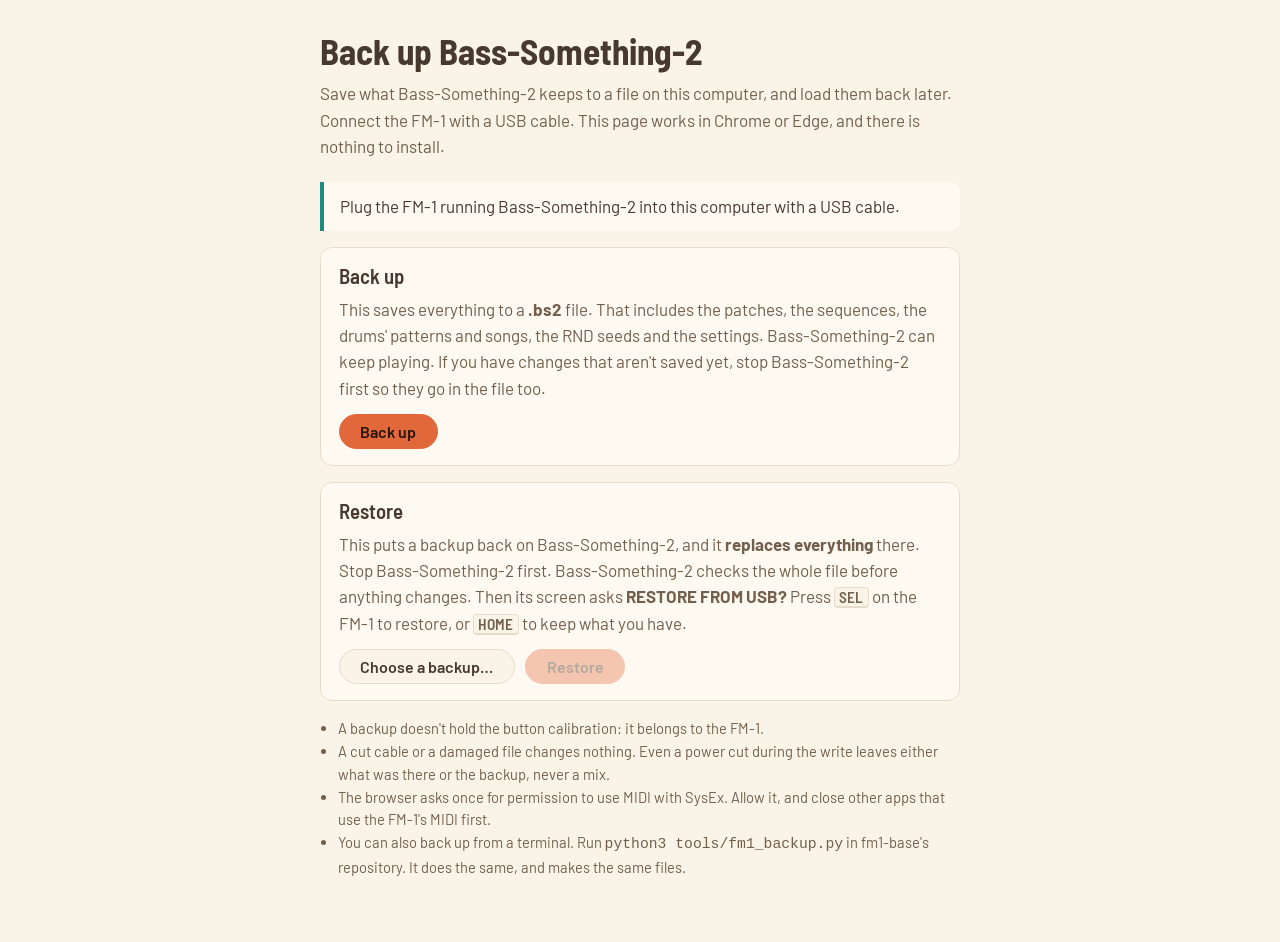
==== backup/index.html @ 984eada1 "Site for Bass Something 2 0.7 (from 4aaaf42)" ====
<!doctype html>
<!-- SPDX-License-Identifier: MPL-2.0
     Copyright (C) 2026 Charles Vestal
     Backup and restore in the browser (fm1.toml backup = true): tools/fm1_backup.py's backup and restore over Web MIDI
     (SysEx), on the protocol of device/backup.c. From Polly's. tools/make_site.py fills in the firmware's own
     ({{...}}): NAME, ID its identity's prefix (fm1.toml id_prefix), MAGIC and BACKUP_VERSION (app.h APP_BACKUP_MAGIC,
     APP_BACKUP_VERSION), EXT the files' extension, HOLDS what a backup holds (a phrase), EXTRA more notes (<li>s),
     EXTRAS_JS the firmware's own sections (default none: "const EXTRAS = [];"), TERMINAL the note on doing it from
     a terminal. The part between the "backup
     protocol" markers is what tests/backup_page_test.mjs runs against a simulated FM-1 and against a transcript of
     tools/fm1_backup.py.
     A firmware's sections: what it keeps outside the backup's parts (too big for device/backup.c, which holds a
     restore in RAM until it is checked), read and written by the page over the firmware's own SysEx. Each is an
     object in EXTRAS: {tag (4 letters), what (a phrase: "the samples"), backup(link, onProgress(0..1)) -> bytes,
     check(bytes) -> a phrase on what it holds (throws on a bad one), restore(link, bytes, onProgress(0..1))
     (throws on failure)}; link: send(bytes), read(ms) -> a SysEx message or null, drain(), lost. In the file, after
     the backup's own CRC, each section: its tag, u32 length, the bytes, u32 CRC-32 of the bytes (fm1_backup.py
     split). A restore puts the backup back first, then, once the FM-1 said yes, each section the page knows. -->
<html lang="en">
<head>
<meta charset="utf-8">
<meta name="viewport" content="width=device-width, initial-scale=1">
<title>Backup · Bass-Something-2</title>
<meta name="description" content="Save what an FM-1 running Bass-Something-2 keeps to a file, and load them back later. It works in Chrome or Edge.">
<link rel="preconnect" href="https://fonts.googleapis.com">
<link rel="preconnect" href="https://fonts.gstatic.com" crossorigin>
<link rel="stylesheet" href="https://fonts.googleapis.com/css2?family=Barlow:wght@400;600&family=Barlow+Semi+Condensed:wght@600;700&display=swap">
<style>
:root { --ground: #faf4e8; --ink: #48392f; --muted: #725f4c; --rule: #e6dccb; --accent: #e0683a; --teal: #1f8a80; --card: #fffaf1;
        --accent-ink: #b4481c; --on-accent: #2a140a; color-scheme: light; }
@media (prefers-color-scheme: dark) {
  :root:not([data-theme="light"]) { --ground: #1c1814; --ink: #f2e8d8; --muted: #b3a28e; --rule: #3a322a; --accent: #f28a5a; --teal: #4cc3b6; --card: #26201b;
                                    --accent-ink: #f28a5a; color-scheme: dark; }
}
:root[data-theme="dark"] { --ground: #1c1814; --ink: #f2e8d8; --muted: #b3a28e; --rule: #3a322a; --accent: #f28a5a; --teal: #4cc3b6; --card: #26201b;
                           --accent-ink: #f28a5a; color-scheme: dark; }
* { box-sizing: border-box; }
body { background: var(--ground); color: var(--ink); margin: 0; padding-inline: 16px; padding-block: 32px 64px;
       font: 400 17px/1.55 "Barlow", "Helvetica Neue", Arial, sans-serif; }
main { max-width: 40rem; margin: 0 auto; }
h1 { font: 700 2.2rem/1.1 "Barlow Semi Condensed", "Barlow", sans-serif; margin: 0 0 .6rem; }
h2 { font: 600 1.3rem/1.2 "Barlow Semi Condensed", "Barlow", sans-serif; margin: 0 0 .4rem; }
p { margin: 0 0 .8rem; }
a { color: var(--accent-ink); }
:focus-visible { outline: 2px solid var(--teal); outline-offset: 2px; }
.lede { color: var(--muted); margin-bottom: 1.4rem; }
.card { background: var(--card); border: 1px solid var(--rule); border-radius: 12px; padding: 1rem 1.1rem; margin: 0 0 1rem; }
.card p { color: var(--muted); }
.card p.file { color: var(--ink); }
button, label.pick { font: 600 1rem "Barlow", sans-serif; border-radius: 999px; padding: .45em 1.3em; cursor: pointer;
                     border: 1px solid var(--accent); display: inline-block; }
button.primary { background: var(--accent); color: var(--on-accent); }
button.quiet, label.pick { background: var(--ground); color: var(--ink); border-color: var(--rule); }
button:disabled { opacity: .35; cursor: default; }
label.pick:focus-within { outline: 2px solid var(--accent); outline-offset: 2px; }
label.pick input { position: absolute; width: 1px; height: 1px; opacity: 0; }
.row { display: flex; flex-wrap: wrap; gap: .6rem; align-items: center; }
.status { border-left: 4px solid var(--teal); background: var(--card); border-radius: 0 10px 10px 0; padding: .7rem 1rem; margin: 0 0 1rem;
          min-height: 3.1rem; }
.status.err { border-left-color: var(--accent); }
.status.ask { border-left-color: #e2a63c; }
.status p { margin: 0; color: var(--ink); }
progress { width: 100%; height: 6px; margin: .2rem 0 1rem; accent-color: var(--teal); }
progress[hidden] { display: none; }
ul.small, p.small { color: var(--muted); font-size: .92rem; }
ul.small { padding-left: 1.1rem; margin: 0; }
ul.ports { list-style: none; padding: 0; margin: 0 0 .6rem; }
ul.ports li { display: flex; gap: .6rem; align-items: center; margin: 0 0 .4rem; }
.ask { border-top: 1px solid var(--rule); margin-top: .9rem; padding-top: .8rem; }
.ask p { color: var(--ink); }
kbd { font: 600 .9em "Barlow Semi Condensed", "Barlow", sans-serif; border: 1px solid var(--rule); border-bottom-width: 2px;
      border-radius: 4px; padding: 0 .3em; background: var(--ground); }
</style>
</head>
<body>
<main>
<h1>Back up Bass-Something-2</h1>
<p class="lede">Save what Bass-Something-2 keeps to a file on this computer, and load them back later. Connect the FM-1 with a USB
cable. This page works in Chrome or Edge, and there is nothing to install.</p>

<!-- what is happening, in words: the status (polite) and, when something fails, the alert (read at once) -->
<div class="status" id="statusBox"><p id="status" role="status">Plug the FM-1 running Bass-Something-2 into this computer with a USB cable.</p><p id="alert" role="alert"></p></div>
<progress id="bar" max="100" value="0" hidden aria-label="Backup progress"></progress>
<section class="card" id="portpick" aria-labelledby="ph" hidden>
  <h2 id="ph">Is the FM-1 under another name?</h2>
  <p>A computer can show an FM-1's port under another device's name (a Mac remembers names by USB socket). This page asks
  only the ports with an FM-1's usual names by itself. If your FM-1 is in this list, press Try on it.</p>
  <ul id="portlist" class="ports"></ul>
  <p id="pickstatus" role="status"></p>
</section>

<section class="card" aria-labelledby="bh">
  <h2 id="bh">Back up</h2>
  <p>This saves everything to a <b>.bs2</b> file. That includes the patches, the sequences, the drums' patterns and songs, the RND seeds and the settings. Bass-Something-2 can keep playing. If you have
  changes that aren't saved yet, stop Bass-Something-2 first so they go in the file too.</p>
  <div class="row"><button id="backup" class="primary" type="button">Back up</button></div>
</section>

<section class="card" aria-labelledby="rh">
  <h2 id="rh">Restore</h2>
  <p>This puts a backup back on Bass-Something-2, and it <b>replaces everything</b> there. Stop Bass-Something-2 first. Bass-Something-2 checks the
  whole file before anything changes. Then its screen asks <b>RESTORE FROM USB?</b> Press <kbd>SEL</kbd> on the FM-1 to restore, or
  <kbd>HOME</kbd> to keep what you have.</p>
  <div class="row">
    <label class="pick">Choose a backup&hellip;<input type="file" id="file" accept=".bs2" aria-describedby="fileInfo"></label>
    <button id="restore" class="primary" type="button" disabled>Restore</button>
  </div>
  <p class="file" id="fileInfo" hidden></p>
  <!-- asked in the page, not with confirm(): an iOS app showing pages (MIDIWeb) may not show confirm() and answers no -->
  <div class="ask" id="ask" role="group" aria-labelledby="askText" hidden>
    <p id="askText"></p>
    <div class="row">
      <button id="askYes" class="primary" type="button">Replace everything</button>
      <button id="askNo" class="quiet" type="button">Cancel</button>
    </div>
  </div>
</section>

<ul class="small">
  <li>A backup doesn't hold the button calibration: it belongs to the FM-1.</li>
  <li>A cut cable or a damaged file changes nothing. Even a power cut during the write leaves either what was there or
    the backup, never a mix.</li>
  <li>The browser asks once for permission to use MIDI with SysEx. Allow it, and close other apps that use the FM-1's MIDI first.</li>
  <li>You can also back up from a terminal. Run <code>python3 tools/fm1_backup.py</code> in fm1-base's repository. It does the same, and makes the same files.</li>
</ul>
</main>
<script>
"use strict";
// --- backup protocol: begin (tools/fm1_backup.py, device/backup.c; tested by tests/backup_page_test.mjs)
const FW = { name: "Bass-Something-2", id: "FM-1_62", magic: "BS2B", version: Number("1"), ext: "bs2" };
const PB = (() => {
  const HS_QUERY = [0xF0, 0x00, 0x32, 0x45, 0x00, 0x00, 0x00, 0x40, 0x7F, 0xF7];   // fm1_install.py / fm1ota.js
  // the one with the body 01: the whole identity (HS_QUERY gets NAME_ and three digits, M-UPGRADE 3.11's limit)
  const HS_FULL = [0xF0, 0x00, 0x32, 0x45, 0x08, 0x00, 0x00, 0x40, 0x00, 0x7E, 0x01, 0xF7];
  const RS_REQ = 0x41, BU_REQ = 0x42, BU_END = 0x43;
  const OK_ADDR = 0xC0000000, ASK_ADDR = 0xC1000000, FAIL_ADDR = 0xCF000000;
  const NAME = FW.name, MAGIC = [...FW.magic].map((c) => c.charCodeAt(0)), VERSION = FW.version;   // app.h's
  const HEAD = 16, REC = 8, PAYLOAD_MAX = 3840, MAXDATA = 512;
  const PLAYING = 10, DECLINED = 11;
  const ID = FW.id;                                                // the firmware's package identity (its prefix)
  const DELAY = { poll: 500, idle: 10000, ask: 75000, first: 3000, hs: 1000, hsFull: 600 };   // ms, as fm1_backup.py
  const ERRORS = {
    1: "the file's size", 2: "the transfer (a piece of the file did not arrive)", 3: "the file's head",
    4: "a part's header", 5: "a part's check (a byte changed on the way)", 6: "the whole file's check",
    7: `erasing ${NAME}'s memory`, 8: `writing ${NAME}'s memory`, 9: "reading back what was written",
    10: `${NAME} is playing`, 11: "HOME was pressed on the FM-1",
    12: `writing the last step (${NAME} finishes it when it's switched on again)`,
  };

  function fail(code, msg) { const e = new Error(msg); e.code = code; return e; }

  function pack7(data) {
    const out = []; let acc = 0, nb = 0;
    for (const b of data) { acc |= b << nb; nb += 8; while (nb >= 7) { out.push(acc & 0x7F); acc >>>= 7; nb -= 7; } }
    if (nb) out.push(acc & 0x7F);
    return out;
  }
  function unpack7(s) {
    const out = []; let acc = 0, nb = 0;
    for (const b of s) { acc |= (b & 0x7F) << nb; nb += 7; while (nb >= 8) { out.push(acc & 0xFF); acc >>>= 8; nb -= 8; } }
    return out;
  }
  const CRC_T = (() => {
    const t = new Uint32Array(256);
    for (let n = 0; n < 256; n++) { let c = n; for (let k = 0; k < 8; k++) c = c & 1 ? 0xEDB88320 ^ (c >>> 1) : c >>> 1; t[n] = c >>> 0; }
    return t;
  })();
  function crc32(bytes, start = 0, end = bytes.length) {          // zlib's
    let c = 0xFFFFFFFF;
    for (let i = start; i < end; i++) c = CRC_T[(c ^ bytes[i]) & 0xFF] ^ (c >>> 8);
    return (c ^ 0xFFFFFFFF) >>> 0;
  }
  const u16 = (b, o) => b[o] | b[o + 1] << 8;
  const u32 = (b, o) => (b[o] | b[o + 1] << 8 | b[o + 2] << 16 | b[o + 3] << 24) >>> 0;
  const le32 = (v) => [v & 0xFF, (v >>> 8) & 0xFF, (v >>> 16) & 0xFF, (v >>> 24) & 0xFF];

  // a host message in the update's framing (ota.c ota_take)
  function frame(cmd, body) {
    const n = body.length; let s = 0;
    for (const b of body) s += b;
    return [0xF0, ...pack7([0x00, 0x59, cmd, n & 0xFF, (n >> 8) & 0xFF, 0, ...body, ~s & 0xFF]), 0xF7];
  }
  // a device message -> {cmd, body} or null
  function parseFrame(pkt) {
    if (pkt.length < 2 || pkt[0] !== 0xF0 || pkt[pkt.length - 1] !== 0xF7) return null;
    const u = unpack7(pkt.slice(1, -1));
    if (u.length < 7 || u[0] !== 0 || u[1] !== 0x59) return null;
    const n = u[3] | u[4] << 8 | u[5] << 16;
    if (n + 7 !== u.length) return null;
    let s = 0;
    for (let i = 6; i < 6 + n; i++) s += u[i];
    if ((~s & 0xFF) !== u[6 + n]) return null;
    return { cmd: u[2], body: u.slice(6, 6 + n) };
  }
  // the answer to a read request (fm1_install.py response)
  function response(addr, data, fl = 0) {
    const n = data.length;
    const body = [0x00, 0x59, 0x30, (n + 8) & 0xFF, ((n + 8) >> 8) & 0xFF, 0, fl, ...le32(addr), n & 0xFF, (n >> 8) & 0xFF, 0, ...data];
    let s = 0;
    for (let i = 6; i < body.length; i++) s += body[i];
    body.push(~s & 0xFF);
    return [0xF0, ...pack7(body), 0xF7];
  }
  function parseRequest(pkt) {
    if (pkt.length < 2 || pkt[0] !== 0xF0 || pkt[pkt.length - 1] !== 0xF7) return null;
    const u = unpack7(pkt.slice(1, -1));
    if (u.length !== 15 || u[0] !== 0 || u[1] !== 0x59 || u[2] !== 0x30) return null;
    let s = 0;
    for (let i = 6; i < 14; i++) s += u[i];
    if ((~s & 0xFF) !== u[14]) return null;
    return { fl: u[6], addr: u32(u, 7), len: u[11] | u[12] << 8 | u[13] << 16 };
  }
  function parseIdentity(pkt) {
    if (pkt.length < 2 || pkt[0] !== 0xF0 || pkt[pkt.length - 1] !== 0xF7) return null;
    const d = unpack7(pkt.slice(1, -1));
    if (d.length !== 34 || d[0] !== 0 || d[1] !== 0x59 || d[2] !== 0x11) return null;
    const z = d.indexOf(0, 6);                   // the text up to its first zero (bytes after it may carry data)
    const txt = String.fromCharCode(...d.slice(6, z < 0 || z > 33 ? 33 : z));
    return /^[^_]+_\d+$/.test(txt) ? txt : null;
  }

  // a backup file checked whole -> {flags, objs: [{obj, data}]}; throws (code "file") with what is wrong in plain words
  function parse(image) {
    const bad = (m) => fail("file", m);
    if (image.length < HEAD + 4) throw bad(`This file is too short to be a ${NAME} backup.`);
    if (MAGIC.some((b, i) => image[i] !== b)) throw bad(`This file is not a ${NAME} backup.`);
    const ver = u16(image, 4), n = u16(image, 6), flags = u32(image, 8);
    if (u32(image, 12) !== crc32(image, 0, 12)) throw bad("This backup is damaged (its head).");
    if (ver < VERSION) throw bad(`This is a backup from an older ${NAME} (version ${ver}). This ${NAME} can't restore it. Nothing was changed.`);
    if (ver !== VERSION) throw bad(`This is a backup from another version of ${NAME} (version ${ver}). This ${NAME} can't restore it.`);
    if (image.length < HEAD + n * REC + 4) throw bad("This backup is cut short.");
    const objs = []; let pos = HEAD;
    for (let k = 0; k < n; k++) {
      if (pos + REC > image.length) throw bad("This backup is cut short.");
      const obj = u16(image, pos), ln = u16(image, pos + 2), crc = u32(image, pos + 4);
      pos += REC;
      if (ln > PAYLOAD_MAX || pos + ln + 4 > image.length) throw bad(`This backup is damaged (part ${k + 1}).`);
      if (crc32(image, pos, pos + ln) !== crc) throw bad(`This backup is damaged (part ${k + 1}: a byte changed).`);
      objs.push({ obj, data: image.subarray(pos, pos + ln) });
      pos += ln;
    }
    if (pos + 4 !== image.length || u32(image, pos) !== crc32(image, 0, pos)) throw bad("This backup is damaged (the whole file's check).");
    return { flags, objs };
  }
  // a file -> {image: the backup itself, sections: [{tag, data}]}: the firmware's sections after the backup's own
  // CRC (EXTRAS); throws (code "file") on a damaged one. The backup itself is checked by parse.
  function split(file) {
    const bad = (m) => fail("file", m);
    let pos = HEAD;
    if (file.length >= HEAD) {
      const n = u16(file, 6);
      for (let k = 0; k < n && pos + REC <= file.length; k++) pos += REC + u16(file, pos + 2);
    }
    pos += 4;
    if (pos >= file.length) return { image: file, sections: [] };
    const sections = []; let at = pos;
    while (at < file.length) {
      if (at + 8 > file.length) throw bad("This backup is damaged (a section after it is cut short).");
      const tag = String.fromCharCode(...file.subarray(at, at + 4)), ln = u32(file, at + 4);
      if (at + 8 + ln + 4 > file.length) throw bad(`This backup is damaged (its section ${tag} is cut short).`);
      const data = file.subarray(at + 8, at + 8 + ln);
      if (u32(file, at + 8 + ln) !== crc32(data)) throw bad(`This backup is damaged (its section ${tag}: a byte changed).`);
      sections.push({ tag, data });
      at += 8 + ln + 4;
    }
    return { image: file.subarray(0, pos), sections };
  }
  function join(image, sections) {
    const parts = [image];
    for (const { tag, data } of sections) {
      const head = new Uint8Array(8);
      for (let i = 0; i < 4; i++) head[i] = tag.charCodeAt(i);
      head.set(le32(data.length), 4);
      parts.push(head, data, Uint8Array.from(le32(crc32(data))));
    }
    const out = new Uint8Array(parts.reduce((a, p) => a + p.length, 0));
    let o = 0;
    for (const p of parts) { out.set(p, o); o += p.length; }
    return out;
  }
  function summary(objs) {
    const used = objs.filter((o) => o.data.length).length;
    const total = objs.reduce((a, o) => a + o.data.length, 0);
    return `${used} of ${objs.length} parts with something saved (${total.toLocaleString("en")} bytes)`;
  }

  // send a handshake -> the identity answered, null (no answer in ms), false (the send failed)
  async function ask(link, query, ms) {
    if (!link.send(query)) return false;
    const end = Date.now() + ms;
    while (Date.now() < end) {
      const p = await link.read(end - Date.now());
      if (!p) break;
      const id = parseIdentity(p);
      if (id) return id;
    }
    return null;
  }
  // the identity (fm1ota.js handshake): HS_QUERY, then HS_FULL when the answer is NAME_ and three digits; the plain
  // answer when nothing answers HS_FULL (M-VAVE's, an older build)
  async function handshake(link, tries = 2) {
    link.drain();
    for (let t = 0; t < tries; t++) {
      const id = await ask(link, HS_QUERY, DELAY.hs);
      if (id === false) return null;
      if (id === null) continue;
      if (/^ota-/i.test(id) || !/^[^_]+_\d{3}$/.test(id)) return id;
      const full = await ask(link, HS_FULL, DELAY.hsFull);
      return full && full.split("_")[0] === id.split("_")[0] && full.startsWith(id) ? full : id;
    }
    return null;
  }

  // finding FM-1s on Web MIDI: web/fm1ports.js, inlined by tools/make_site.py
  // SPDX-License-Identifier: MPL-2.0
// Copyright (C) 2026 Charles Vestal
// Copyright (C) 2026 Chris Farrell (the FM-1's usual port names, and other ports asked only once allowed: from
//   fm-static, github.com/seajaysec/fm-static, by his permission under MPL-2.0: seajaysec/fm-static#1)
//
// Finding FM-1s on Web MIDI, one copy for every page: fm1-base's installer (through fm1ota.js) and backup page, and
// the FM-1 Screen Reader's page (fm1-reader web/reader.js). fm1-reader keeps a copy of this file, made and checked by
// its tools/sync_announce.sh: change it here.
//
// A port is asked who it is in one of two ways:
//  - The screen reader's HELLO (fm1-reader PROTOCOL.md): F0 7D 53 52 01 01 F7. 7D is the ID for non-commercial use,
//    which other gear ignores, so a HELLO goes to every port, ASK_TRIES times while the port stays plugged in. Every
//    firmware on fm1-base answers it (device/announce.c) with its name and the link to its words file, whatever its
//    port is called. M-VAVE's firmware and the update loader don't.
//  - The update protocol's identity query (fm1ota.js handshake): M-VAVE's own SysEx, which the stock firmware and the
//    loader answer too. It goes only to an askable port: one with a usual name (PORT_NAMES), one the user picked, or
//    one that answered a HELLO.
// A HELLO answer is told from the HELLO itself by the name in it: a loopback (macOS's IAC bus, a DAW's MIDI through)
// sends the HELLO back as it went out, with no name.

// port names asked without being picked (any case, part of the name). "FM1": the Open firmware's "FM1 Community"
// The FM-1 firmwares of the family name their own port after themselves (an FM-1 running one shows as that name alone):
// "optimist", "sloop", "melodee", "loom-8" / "loom8", as tools/fm1ports.py asks them too.
const PORT_NAMES = ["fm-1", "fm1", "felucca", "ota", "composite", "sinco", "usb-midi", "optimist", "sloop", "melodee", "loom-8", "loom8"];
function usualName(name, names = PORT_NAMES) {
  const n = (name || "").toLowerCase();
  return names.some((p) => n.includes(p));
}

const livePorts = (map) => [...map.values()].filter((p) => p.state !== "disconnected");

// an input's output: the one with its name; else the only one with its name but for a number at the end (Windows
// numbers each port); else the only output there is. null: none
function outputFor(access, input) {
  const outs = livePorts(access.outputs);
  const bare = (s) => (s || "").replace(/\s+\d+$/, "");
  const same = outs.filter((o) => bare(o.name) === bare(input.name));
  return outs.find((o) => o.name === input.name) || (same.length === 1 ? same[0] : null) ||
    (outs.length === 1 ? outs[0] : null);
}

// every plugged-in input that has an output: [{ name, input, output }]
function pairs(access) {
  return livePorts(access.inputs).map((input) => ({ name: input.name || "", input, output: outputFor(access, input) }))
    .filter((p) => p.output);
}

// ---------------------------------------------------------------- the screen reader's HELLO (fm1-reader PROTOCOL.md)
const SR = [0x7D, 0x53, 0x52];
const SR_HELLO = 1, SR_BYE = 2, SR_WHERE = 3, SR_SAY = 16, SR_VER = 1;
const ASK_TRIES = 3;
const srFrame = (cmd, ...args) => [0xF0, ...SR, cmd, ...args, 0xF7];
const isSr = (d) => !!d && d[0] === 0xF0 && d[1] === SR[0] && d[2] === SR[1] && d[3] === SR[2];

// a HELLO answer -> { name, words } (words: the https link to its words file, or ""), or null when it is none: a
// HELLO sent back by a loopback has no name
function srHello(d) {
  if (!isSr(d) || d[4] !== SR_HELLO || d[d.length - 1] !== 0xF7) return null;
  const [name = "", words = ""] = String.fromCharCode(...Array.from(d.slice(6, d.length - 1)).filter((b) => b < 128))
    .split("\0");
  if (!name) return null;
  return { name, words: /^https:\/\/[^\s"']+\.json$/.test(words) ? words : "" };
}

// which outputs a HELLO goes to now: every output ASK_TRIES times after it appears, then only the ones that answered
// (a reader keeps those listening). Other gear on the computer gets three short SysEx it ignores, not one every two
// seconds. forget(id) when a port is unplugged or lost: it is asked again
class Asking {
  constructor(tries = ASK_TRIES) { this.tries = tries; this.n = new Map(); }
  due(output, answered = false) {
    const k = this.n.get(output.id) || 0;
    if (!answered && k >= this.tries) return false;
    this.n.set(output.id, k + 1);
    return true;
  }
  forget(id) { this.n.delete(id); }
  clear() { this.n.clear(); }
}

// one search: the port pairs that answer a HELLO -> [{ name, firmware, words, input, output }] (firmware: the name
// and version it gives, e.g. "X0X 1.1"). Asks up to `tries` times, `ms` apart, stopping when every port has answered;
// skip(name): ports not to ask. No BYE after it: a device stops by itself 5 s after the last HELLO, and a BYE would
// also stop a reader page that is listening to it
async function askAll(access, { ms = 500, tries = ASK_TRIES, skip = () => false } = {}) {
  const ps = pairs(access).filter((p) => !skip(p.name));
  const got = new Map();
  const ears = ps.map((p) => [p, (e) => {
    const h = srHello(e.data);
    if (h && !got.has(p.input)) got.set(p.input, { name: p.name, firmware: h.name, words: h.words, input: p.input, output: p.output });
  }]);
  for (const [p, f] of ears) {
    try { await p.input.open(); } catch (_) { /* taken: it answers nothing */ }
    p.input.addEventListener("midimessage", f);
  }
  try {
    for (let t = 0; t < tries && got.size < ps.length; t++) {
      const sent = new Set();
      for (const p of ps) {
        if (got.has(p.input) || sent.has(p.output)) continue;
        sent.add(p.output);
        try { p.output.send(srFrame(SR_HELLO, SR_VER)); } catch (_) { /* unplugged */ }
      }
      await new Promise((r) => setTimeout(r, ms));
    }
  } finally {
    for (const [p, f] of ears) p.input.removeEventListener("midimessage", f);
  }
  return [...got.values()];
}

  // the first MIDI port pair that answers as an FM-1 (ports named after the firmware first); a Link from makeLink(input, output).
  // Never probe other gear with the identity query: only ports with an FM-1's usual names (fm1ports.js PORT_NAMES, but
  // the update loader's "ota": a backup is never made from it), the ones in allowed (the user's picks, web/fm1ota.js's
  // allow), and the ones that answer the screen reader's HELLO (every fm1-base firmware does; asked when no other
  // port answers); with only, that one port
  const NAME_RE = new RegExp(NAME.replace(/[.*+?^${}()|[\]\\]/g, "\\$&"), "i");
  const USUAL = PORT_NAMES.filter((n) => n !== "ota");
  // never a Bluetooth MIDI port: an FM-1 paired over Bluetooth shows one beside its USB port and it never answers
  const BLUETOOTH_RE = /bluetooth/i;
  const askable = (name, allowed) => !BLUETOOTH_RE.test(name || "") &&
    (NAME_RE.test(name || "") || usualName(name, USUAL) || allowed.includes(name));
  // the input port names the page does not ask by itself, that have an output (for Try)
  function others(access, allowed = []) {
    return [...new Set(pairs(access).map((p) => p.name).filter((n) => !askable(n, allowed) && !BLUETOOTH_RE.test(n)))];
  }
  async function find(access, makeLink, allowed = [], only = null) {
    let other = null;
    const ask = async (ins) => {
      for (const input of ins) {
        const output = outputFor(access, input);
        if (!output) continue;
        try { await input.open(); await output.open(); } catch (_) { continue; }
        const link = makeLink(input, output);
        const id = await handshake(link);
        if (id && id.startsWith(ID)) return { link, id, name: input.name };
        if (id) other = other || id;
        link.close();
      }
      return null;
    };
    const ins = livePorts(access.inputs).filter((p) => !BLUETOOTH_RE.test(p.name || "") &&
      (only != null ? p.name === only : askable(p.name, allowed)));
    ins.sort((a, b) => NAME_RE.test(b.name) - NAME_RE.test(a.name));
    let dev = await ask(ins);
    if (!dev && only == null) {
      const heard = await askAll(access, { skip: (n) => askable(n, allowed) || BLUETOOTH_RE.test(n) });
      dev = await ask(heard.map((h) => h.input));
    }
    if (dev) return dev;
    if (other) throw fail("model", `The FM-1 runs other firmware (${other}), not ${NAME}. Install ${NAME} first.`);
    throw fail("notfound", `${NAME} not found. Plug the FM-1 in with a USB data cable, close other apps that use its MIDI, and try again.`);
  }

  // the device's backup frames until its end frame -> {image, flags} (checked)
  async function backup(link, onProgress = () => {}) {
    link.drain();
    link.send(frame(BU_REQ, MAGIC));
    const got = []; let last = Date.now(), first = true;
    for (;;) {
      const pkt = await link.read(DELAY.poll);
      if (!pkt) {
        if (link.lost) throw fail("lost", "The FM-1 was disconnected. Plug it in and press Back up again.");
        if (Date.now() - last > (first ? DELAY.first : DELAY.idle)) {
          throw fail("stopped", first ? `${NAME} didn't answer. If it's an older ${NAME} without backup, update it on the Install page.`
                                      : `${NAME} stopped sending. Press Back up again.`);
        }
        continue;
      }
      const f = parseFrame(pkt);
      if (!f) continue;
      last = Date.now();
      if (f.cmd === BU_REQ && f.body.length >= 4) {
        first = false;
        if (u32(f.body, 0) !== got.length) throw fail("lost", "A piece of the backup went missing on the way. Press Back up again.");
        for (let i = 4; i < f.body.length; i++) got.push(f.body[i]);
        onProgress(got.length);
      } else if (f.cmd === BU_END && f.body.length >= 10) {
        const n = u32(f.body, 0), crc = u32(f.body, 4), status = f.body[8], flags = f.body[9];
        if (status) throw fail("flash", `${NAME} could not read its memory (status ${status}). Try again.`);
        const image = Uint8Array.from(got);
        if (n !== image.length || crc !== crc32(image)) throw fail("lost", "The backup arrived damaged. Press Back up again.");
        try { parse(image); } catch (e) { throw fail("lost", `The backup arrived damaged (${e.message}). Press Back up again.`); }
        return { image, flags };
      }
    }
  }

  // send a checked backup image: answer the FM-1's reads until it reports -> 0 restored, else its code (PLAYING, DECLINED, ...)
  async function restore(link, image, onEvent = () => {}) {
    parse(image);                                                  // (the page checked it already: never send a bad one)
    link.drain();
    link.send(frame(RS_REQ, [...le32(image.length), ...le32(crc32(image))]));
    let last = Date.now(), idle = DELAY.first, asked = 0;
    for (;;) {
      const pkt = await link.read(DELAY.poll);
      if (!pkt) {
        if (link.lost) throw fail("lost", `The FM-1 was disconnected. Nothing changed, unless ${NAME} said RESTORED.`);
        if (Date.now() - last > idle) {
          throw fail("stopped", asked ? `${NAME} stopped asking for the file. Nothing changed.`
                                      : `${NAME} didn't answer. If it's an older ${NAME} without restore, update it on the Install page.`);
        }
        continue;
      }
      const r = parseRequest(pkt);
      if (!r) continue;
      last = Date.now(); idle = DELAY.idle; asked++;
      const top = (r.addr & 0xFF000000) >>> 0;
      if (top === OK_ADDR || top === FAIL_ADDR || top === ASK_ADDR) {
        link.send(response(r.addr, [0x73, 0x75, 0x63, 0x63, 0x65, 0x73, 0x73, 0], r.fl));   // "success\0"
        if (r.addr === ASK_ADDR) { idle = DELAY.ask; onEvent("ask"); continue; }
        return r.addr === OK_ADDR ? 0 : (r.addr & 0xFFFF) || 99;
      }
      if (r.len > MAXDATA || r.addr >= image.length) throw fail("badreq", `${NAME} asked for a part outside the file (${r.addr.toString(16)}+${r.len}). Nothing changed.`);
      const data = Array.from(image.subarray(r.addr, r.addr + r.len));
      while (data.length < r.len) data.push(0);
      if (!link.send(response(r.addr, data, r.fl))) throw fail("lost", "The FM-1 was disconnected. Nothing changed.");
      onEvent("progress", Math.min(r.addr + r.len, image.length) * 100 / image.length);
    }
  }

  return { HS_QUERY, HS_FULL, RS_REQ, BU_REQ, BU_END, OK_ADDR, ASK_ADDR, FAIL_ADDR, VERSION, PLAYING, DECLINED, ID, NAME, MAGIC, DELAY, ERRORS,
           pack7, unpack7, crc32, frame, parseFrame, response, parseRequest, parseIdentity, parse, split, join, summary, find, others, backup,
           restore };
})();
// --- backup protocol: end

const EXTRAS = [];

// one MIDI in/out pair with a SysEx queue (as fm1ota.js)
class Link {
  constructor(input, output) {
    this.input = input; this.output = output; this.q = []; this.waiter = null;
    input.onmidimessage = (ev) => {
      if (ev.data[0] !== 0xF0) return;
      this.q.push(Array.from(ev.data));
      if (this.waiter) { const w = this.waiter; this.waiter = null; w(); }
    };
  }
  get lost() { return this.input.state === "disconnected" || this.output.state === "disconnected"; }
  send(bytes) { try { this.output.send(bytes); return true; } catch (_) { return false; } }
  drain() { this.q.length = 0; }
  async read(ms) {
    if (!this.q.length) {
      let tm;
      await Promise.race([new Promise((r) => { this.waiter = r; }), new Promise((r) => { tm = setTimeout(r, Math.max(ms, 0)); })]);
      clearTimeout(tm);
      this.waiter = null;
    }
    return this.q.shift() || null;
  }
  close() { this.input.onmidimessage = null; }
}

const $ = (id) => document.getElementById(id);
const bar = $("bar");
let busy = false, picked = null;
let lastSaid = 0;
function say(html, kind = "") {
  $("status").innerHTML = kind === "err" ? "" : html;
  $("alert").innerHTML = kind === "err" ? html : "";
  $("statusBox").className = "status" + (kind ? " " + kind : "");
  lastSaid = performance.now();
}
// progress in words at most every 2 s, or every 10 percent (a screen reader reads each change)
let lastPct = -100;
function sayProgress(html, pct) {
  const now = performance.now();
  if (now - lastSaid < 2000 && !(pct != null && pct - lastPct >= 10)) return;
  if (pct != null) lastPct = pct;
  say(html);
}
function progress(v) { bar.hidden = v == null; if (v != null) bar.value = v; }
function setBusy(on) {
  busy = on;
  $("backup").disabled = on;
  $("restore").disabled = on || !picked;
  $("file").disabled = on;
  if (on) $("ask").hidden = true;
}
window.addEventListener("beforeunload", (e) => { if (busy) { e.preventDefault(); e.returnValue = ""; } });

/* ports the user picked although their names are none of the usual ones (Try): remembered in this browser, shared with
   the install page (its "fm1-ports") */
const PICKED = "fm1-ports";
let ports = [];
try { ports = JSON.parse(localStorage.getItem(PICKED) || "[]").filter((x) => typeof x === "string"); } catch (_) { /* none */ }
/* after "not found": the ports the page did not ask, each with Try */
function showPorts() {
  const names = access ? PB.others(access, ports) : [];
  $("portlist").replaceChildren(...names.map((n) => {
    const b = document.createElement("button");
    b.type = "button"; b.className = "quiet"; b.textContent = "Try";
    b.setAttribute("aria-label", `Try ${n}`);
    b.addEventListener("click", () => tryPort(n, b));
    const li = document.createElement("li"), sp = document.createElement("span");
    sp.textContent = n;
    li.append(sp, b);
    return li;
  }));
  if (!names.length) { const li = document.createElement("li"); li.textContent = "No other MIDI ports."; $("portlist").append(li); }
  $("portpick").hidden = false;
}
async function tryPort(name, button) {
  if (busy) return;
  button.disabled = true;
  $("pickstatus").textContent = "Asking…";
  let dev = null, err = null;
  try { dev = await PB.find(access, (i, o) => new Link(i, o), ports, name); } catch (e) { err = e; }
  button.disabled = false;
  if (dev) dev.link.close();
  if (!dev && !(err && err.code === "model")) { $("pickstatus").textContent = `No FM-1 answered on ${name}.`; return; }
  if (!ports.includes(name)) ports.push(name);
  try { localStorage.setItem(PICKED, JSON.stringify(ports)); } catch (_) { /* until the page is closed */ }
  showPorts();
  $("pickstatus").textContent = dev ? `Found ${FW.name} on ${name}. This browser remembers it. Press Back up or Restore again.` : err.message;
}

let access = null;
async function connect() {
  if (!navigator.requestMIDIAccess) throw Object.assign(new Error("This browser has no Web MIDI. Open this page in Chrome or Edge."), { code: "nomidi" });
  if (!access) {
    try { access = await navigator.requestMIDIAccess({ sysex: true }); }
    catch (_) { throw Object.assign(new Error("MIDI with SysEx was not allowed. Allow MIDI in the site settings (the address bar), then try again."), { code: "denied" }); }
  }
  say(`Looking for ${esc(FW.name)}&hellip;`);
  $("portpick").hidden = true;
  try { return await PB.find(access, (i, o) => new Link(i, o), ports); }
  catch (e) { if (e.code === "notfound") showPorts(); throw e; }
}
const esc = (s) => String(s).replace(/[&<>"]/g, (c) => ({ "&": "&amp;", "<": "&lt;", ">": "&gt;", '"': "&quot;" })[c]);

$("backup").addEventListener("click", async () => {
  if (busy) return;
  setBusy(true);
  let dev = null;
  try {
    dev = await connect();
    say(`Receiving the backup from ${esc(FW.name)}&hellip;`);
    progress(0);
    const { image, flags } = await PB.backup(dev.link, (n) => { sayProgress(`Receiving the backup: ${n.toLocaleString("en")} bytes`); bar.removeAttribute("value"); });
    const sections = [];
    for (const ex of EXTRAS) {
      say(`Receiving ${esc(ex.what)} from ${esc(FW.name)}&hellip;`);
      lastPct = -100;
      progress(0);
      const data = await ex.backup(dev.link, (f) => { sayProgress(`Receiving ${esc(ex.what)}: ${Math.floor(f * 100)} percent`, Math.floor(f * 100)); progress(f * 100); });
      sections.push({ tag: ex.tag, data, ex });
    }
    const file = PB.join(image, sections);
    const d = new Date(), pad = (v) => String(v).padStart(2, "0");
    const name = `${FW.name.toLowerCase().replace(/[^a-z0-9]+/g, "-")}-backup-${d.getFullYear()}-${pad(d.getMonth() + 1)}-${pad(d.getDate())}.${FW.ext}`;
    const url = URL.createObjectURL(new Blob([file], { type: "application/octet-stream" }));
    const a = document.createElement("a");
    a.href = url; a.download = name;
    document.body.append(a); a.click(); a.remove();
    setTimeout(() => URL.revokeObjectURL(url), 60000);
    progress(null);
    say(`Done. <b>${esc(name)}</b> is in your downloads. It holds ${esc(PB.summary(PB.parse(image).objs))}` +
        sections.map((s) => `, and ${esc(s.ex.check(s.data))}`).join("") + "." +
        (flags & 1 ? `<br>${esc(FW.name)} was playing, so changes it hadn't saved yet aren't in it. To include them, stop ${esc(FW.name)} and back up again.` : ""));
  } catch (e) {
    progress(null);
    say(esc(e.message), "err");
  } finally {
    if (dev) dev.link.close();
    setBusy(false);
  }
});

// iOS turns accept into file types and has none for our extension, so it greys the backup out in Files: no filter
// there (a wrong file is said on choosing it). iPadOS calls itself MacIntel, with touch.
if (/iPhone|iPad|iPod/.test(navigator.userAgent) || (navigator.platform === "MacIntel" && navigator.maxTouchPoints > 1))
  $("file").removeAttribute("accept");

$("file").addEventListener("change", async (e) => {
  picked = null;
  $("ask").hidden = true;
  const f = e.target.files && e.target.files[0];
  const info = $("fileInfo");
  info.hidden = true;
  if (f) {
    try {
      const { image, sections } = PB.split(new Uint8Array(await f.arrayBuffer()));
      const { flags, objs } = PB.parse(image);
      const known = sections.map((s) => ({ ...s, ex: EXTRAS.find((ex) => ex.tag === s.tag) })).filter((s) => s.ex);
      const said = known.map((s) => `, and ${s.ex.check(s.data)}`).join("");
      const missing = EXTRAS.filter((ex) => !known.some((s) => s.ex === ex));
      picked = { image, sections: known, name: f.name };
      info.innerHTML = `<b>${esc(f.name)}</b>: ${esc(PB.summary(objs))}${esc(said)}${flags & 1 ? `, taken while ${esc(FW.name)} was playing` : ""}.` +
        (missing.length ? ` It doesn't hold ${esc(missing.map((ex) => ex.what).join(" or "))}, so ${missing.length > 1 ? "those stay" : "they stay"} as they are.` : "");
      info.hidden = false;
      say(`Ready to restore. Stop ${esc(FW.name)} first, then press Restore.`);
    } catch (err) {
      say(`${esc(f.name)}: ${esc(err.message)}`, "err");
      info.innerHTML = `<b>${esc(f.name)}</b>: ${esc(err.message)} Choose a ${esc(FW.name)} backup (.${esc(FW.ext)}) instead.`;   // (next to the control too)
      info.hidden = false;
    }
  }
  setBusy(false);
});

$("restore").addEventListener("click", () => {
  if (busy || !picked) return;
  $("askText").innerHTML = `Replace everything on ${esc(FW.name)} with <b>${esc(picked.name)}</b>? ${esc(FW.name)} asks too, on its screen.`;
  $("ask").hidden = false;
  $("askYes").focus();
});
$("askNo").addEventListener("click", () => { $("ask").hidden = true; $("restore").focus(); });
$("askYes").addEventListener("click", async () => {
  if (busy || !picked) return;
  $("ask").hidden = true;
  setBusy(true);
  let dev = null;
  try {
    dev = await connect();
    say(`Sending the backup to ${esc(FW.name)}&hellip;`);
    lastPct = -100;
    progress(0);
    const code = await PB.restore(dev.link, picked.image, (what, pct) => {
      if (what === "progress") { sayProgress(`Sending the backup: ${Math.floor(pct)} percent`, Math.floor(pct)); progress(pct); }
      if (what === "ask") {
        progress(100);
        say(`Sent and checked. ${esc(FW.name)} now asks <b>RESTORE FROM USB?</b> on the FM-1. Press <kbd>SEL</kbd> to restore, or <kbd>HOME</kbd> to keep what you have.`, "ask");
      }
    });
    progress(null);
    if (code === 0 && picked.sections.length) {
      for (const s of picked.sections) {
        say(`Restored. Now sending ${esc(s.ex.what)}&hellip;`);
        lastPct = -100;
        progress(0);
        try {
          await s.ex.restore(dev.link, s.data, (f) => { sayProgress(`Sending ${esc(s.ex.what)}: ${Math.floor(f * 100)} percent`, Math.floor(f * 100)); progress(f * 100); });
        } catch (e) {
          throw new Error(`${FW.name} restored the backup, but not ${s.ex.what}: ${e.message} Restore again to send them.`);
        }
      }
      progress(null);
      say(`Done. ${esc(FW.name)} restored the backup and ${esc(picked.sections.map((s) => s.ex.what).join(" and "))}, and reloaded everything.`);
    } else if (code === 0) say(`Done. ${esc(FW.name)} restored the backup and reloaded everything.`);
    else if (code === PB.PLAYING) say(`<b>STOP FIRST.</b> ${esc(FW.name)} is playing. Press <kbd>PLAY</kbd> on the FM-1 to stop it, then press Restore again. Nothing changed.`, "err");
    else if (code === PB.DECLINED) say("Not restored. Someone pressed <kbd>HOME</kbd> on the FM-1, or nobody answered within a minute. Nothing changed.", "err");
    else say(`Not restored. There was a problem with ${esc(PB.ERRORS[code] || "code " + code)}.` + (code === 12 ? "" : " Nothing changed. Try again."), "err");
  } catch (e) {
    progress(null);
    say(esc(e.message), "err");
  } finally {
    if (dev) dev.link.close();
    setBusy(false);
  }
});
</script>
</body>
</html>
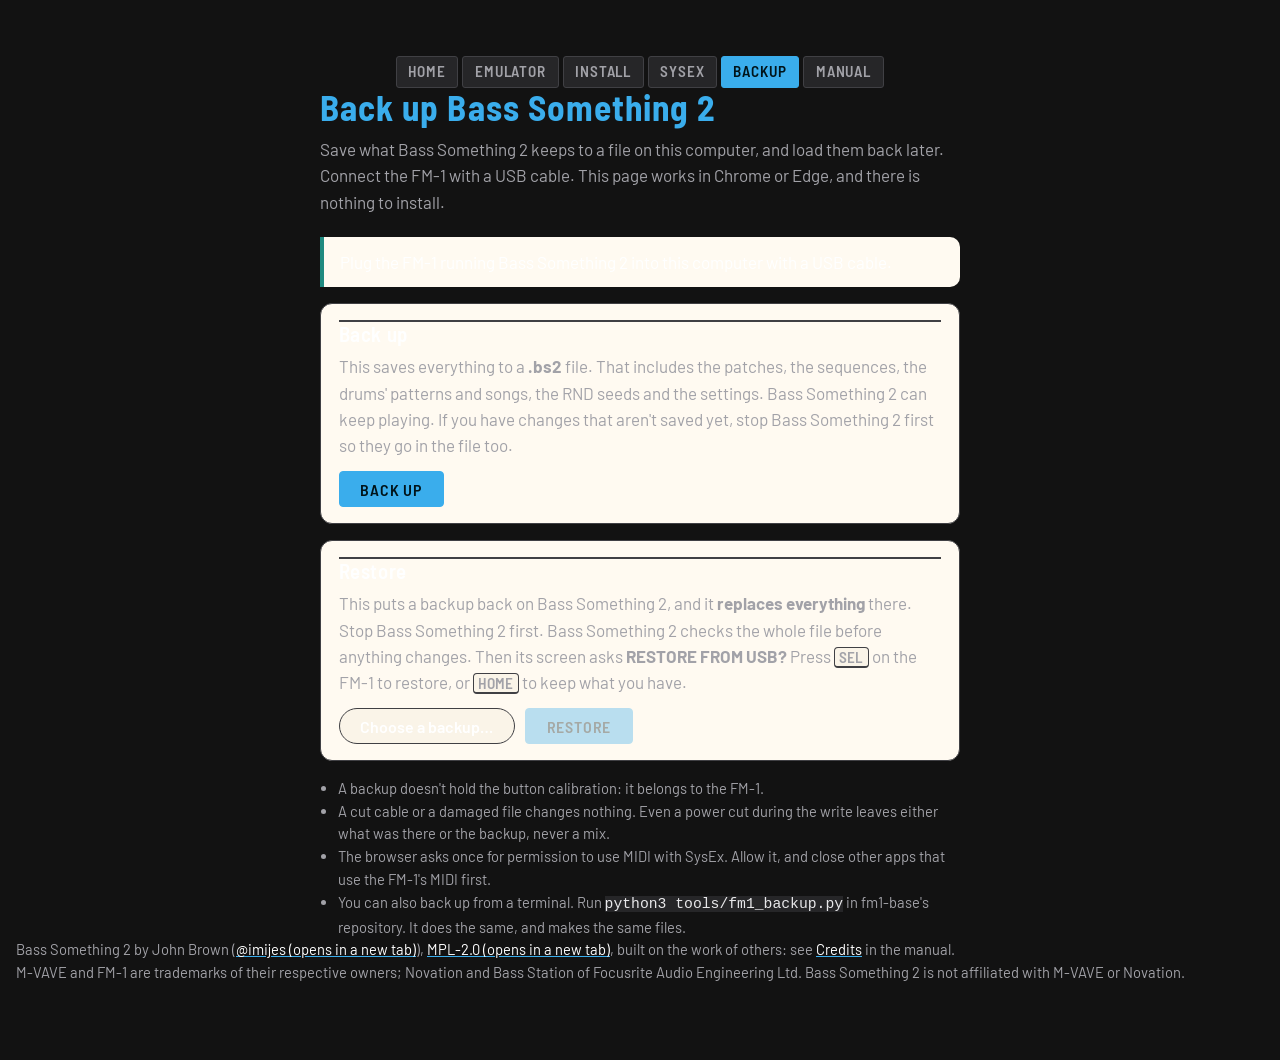
==== commit d87558ec: "Site for Bass Something 2 0.7 (from 4aaaf42)" ====
--- a/backup/index.html
+++ b/backup/index.html
@@ -20,8 +20,16 @@
 <head>
 <meta charset="utf-8">
 <meta name="viewport" content="width=device-width, initial-scale=1">
-<title>Backup · Bass-Something-2</title>
-<meta name="description" content="Save what an FM-1 running Bass-Something-2 keeps to a file, and load them back later. It works in Chrome or Edge.">
+<title>Backup · Bass Something 2</title>
+<meta name="description" content="Back up everything Bass Something 2 has saved on the M-VAVE FM-1, and put it back, from Chrome or Edge, over USB.">
+<meta property="og:type" content="website">
+<meta property="og:site_name" content="Bass Something 2">
+<meta property="og:title" content="Backup · Bass Something 2">
+<meta property="og:description" content="Back up everything Bass Something 2 has saved on the M-VAVE FM-1, and put it back, from Chrome or Edge, over USB.">
+<meta property="og:url" content="https://imijes.github.io/bass-something-2/backup/">
+<meta property="og:image" content="https://imijes.github.io/bass-something-2/manual/img/screen-home.png">
+<meta property="og:image:alt" content="Bass Something 2 on the FM-1's screen: the HOME page">
+<meta name="twitter:card" content="summary">
 <link rel="preconnect" href="https://fonts.googleapis.com">
 <link rel="preconnect" href="https://fonts.gstatic.com" crossorigin>
 <link rel="stylesheet" href="https://fonts.googleapis.com/css2?family=Barlow:wght@400;600&family=Barlow+Semi+Condensed:wght@600;700&display=swap">
@@ -71,15 +79,59 @@
 kbd { font: 600 .9em "Barlow Semi Condensed", "Barlow", sans-serif; border: 1px solid var(--rule); border-bottom-width: 2px;
       border-radius: 4px; padding: 0 .3em; background: var(--ground); }
 </style>
+<style>
+@import url("https://fonts.googleapis.com/css2?family=Barlow:wght@400;600&family=Barlow+Semi+Condensed:wght@600;700&display=swap");
+/* Bass Something 2's site in the firmware's own colours (app.c P_*): matte black, dark grey cards, grey names, white values,
+ * Novation's cyan for what is live. Laid over fm1-base's pages by bs2/site/make_site.py: the manual and front page
+ * (tools/manual_html.py's --paper, --ink ...) and the installer (web/installer.html's --bg, --fg ...) */
+:root, :root:not([data-theme="light"]), :root[data-theme] {
+  --paper: #121212; --sheet: #262628; --rule: #404044; --ink: #ffffff; --muted: #a2a2a8;
+  --hot: #3aadec; --hot-t: #12364a; --cool: #3aadec; --cool-t: #1a2a2e; --hot-ink: #3aadec;
+  --bg: #121212; --fg: #ffffff; --dim: #a2a2a8; --accent: #3aadec; --on-accent: #00141a; --bad: #ff7a6b;
+  --focus: #3aadec;
+  color-scheme: dark;
+}
+body { background: #121212; color: #ffffff; font-family: "Barlow", "Helvetica Neue", Arial, sans-serif; }
+h1, h2, h3, th, .bs2-tabs a, button { font-family: "Barlow Semi Condensed", "Barlow", "Arial Narrow", sans-serif; }
+h1 { color: var(--hot); letter-spacing: .03em; }
+h2 { border-top: 2px solid var(--rule); letter-spacing: .03em; }
+h2 .num { color: var(--hot); }
+th { color: var(--muted); border-bottom: 2px solid var(--hot); }
+td strong, p strong { color: #fff; }
+a { color: #fff; text-decoration-color: var(--hot); }
+a:hover { background: var(--hot-t); }
+code, pre { background: var(--sheet); color: #e8e8ea; }
+/* the screenshots: the FM-1's screen in a dark bezel */
+figure.shot img { box-shadow: 0 0 0 1px var(--rule), 0 0 0 6px #000; border-radius: 2px; }
+figcaption { color: var(--muted); }
+/* the installer's buttons and boxes */
+button { letter-spacing: .05em; text-transform: uppercase; border-radius: 4px; font-weight: 600; }
+button.plain { border-color: var(--rule); }
+.backup, #log, textarea { border-color: var(--rule); }
+.backup { background: #1a1a1c; }
+dialog { background: #1a1a1c; border: 1px solid var(--rule); }
+/* the section tabs, as on the screen: grey cards, the page you're on lit cyan */
+.bs2-tabs { max-width: 46rem; margin: 0 auto 1.6rem; padding: 0; list-style: none; display: flex; flex-wrap: wrap; gap: 4px; }
+.bs2-tabs.narrow { max-width: 520px; margin: 0 auto; padding: 24px 16px 0; box-sizing: border-box; }
+.bs2-tabs a { display: block; padding: .2em .75em; background: var(--sheet); border: 1px solid var(--rule); border-radius: 3px;
+              color: var(--muted); text-decoration: none; font-weight: 600; font-size: .95rem; letter-spacing: .06em;
+              text-transform: uppercase; }
+.bs2-tabs a:hover { color: #fff; border-color: var(--hot); background: var(--sheet); }
+.bs2-tabs a[aria-current] { background: var(--hot); border-color: var(--hot); color: #00141a; }
+.bs2-sub { color: var(--muted); margin: -.2rem 0 1.2rem; letter-spacing: .02em; }
+/* the tabs take the place of fm1-base's own header (the name and its links) */
+.page > .site { display: none; }
+</style>
 </head>
 <body>
+<nav aria-label="Site"><ul class="bs2-tabs narrow"><li><a href="../">Home</a></li><li><a href="../emu/">Emulator</a></li><li><a href="../install/">Install</a></li><li><a href="../sysex/">SysEx</a></li><li><a href="../backup/" aria-current="page">Backup</a></li><li><a href="../manual/">Manual</a></li></ul></nav>
 <main>
-<h1>Back up Bass-Something-2</h1>
-<p class="lede">Save what Bass-Something-2 keeps to a file on this computer, and load them back later. Connect the FM-1 with a USB
+<h1>Back up Bass Something 2</h1>
+<p class="lede">Save what Bass Something 2 keeps to a file on this computer, and load them back later. Connect the FM-1 with a USB
 cable. This page works in Chrome or Edge, and there is nothing to install.</p>
 
 <!-- what is happening, in words: the status (polite) and, when something fails, the alert (read at once) -->
-<div class="status" id="statusBox"><p id="status" role="status">Plug the FM-1 running Bass-Something-2 into this computer with a USB cable.</p><p id="alert" role="alert"></p></div>
+<div class="status" id="statusBox"><p id="status" role="status">Plug the FM-1 running Bass Something 2 into this computer with a USB cable.</p><p id="alert" role="alert"></p></div>
 <progress id="bar" max="100" value="0" hidden aria-label="Backup progress"></progress>
 <section class="card" id="portpick" aria-labelledby="ph" hidden>
   <h2 id="ph">Is the FM-1 under another name?</h2>
@@ -91,14 +143,14 @@
 
 <section class="card" aria-labelledby="bh">
   <h2 id="bh">Back up</h2>
-  <p>This saves everything to a <b>.bs2</b> file. That includes the patches, the sequences, the drums' patterns and songs, the RND seeds and the settings. Bass-Something-2 can keep playing. If you have
-  changes that aren't saved yet, stop Bass-Something-2 first so they go in the file too.</p>
+  <p>This saves everything to a <b>.bs2</b> file. That includes the patches, the sequences, the drums' patterns and songs, the RND seeds and the settings. Bass Something 2 can keep playing. If you have
+  changes that aren't saved yet, stop Bass Something 2 first so they go in the file too.</p>
   <div class="row"><button id="backup" class="primary" type="button">Back up</button></div>
 </section>
 
 <section class="card" aria-labelledby="rh">
   <h2 id="rh">Restore</h2>
-  <p>This puts a backup back on Bass-Something-2, and it <b>replaces everything</b> there. Stop Bass-Something-2 first. Bass-Something-2 checks the
+  <p>This puts a backup back on Bass Something 2, and it <b>replaces everything</b> there. Stop Bass Something 2 first. Bass Something 2 checks the
   whole file before anything changes. Then its screen asks <b>RESTORE FROM USB?</b> Press <kbd>SEL</kbd> on the FM-1 to restore, or
   <kbd>HOME</kbd> to keep what you have.</p>
   <div class="row">
@@ -127,7 +179,7 @@
 <script>
 "use strict";
 // --- backup protocol: begin (tools/fm1_backup.py, device/backup.c; tested by tests/backup_page_test.mjs)
-const FW = { name: "Bass-Something-2", id: "FM-1_62", magic: "BS2B", version: Number("1"), ext: "bs2" };
+const FW = { name: "Bass Something 2", id: "FM-1_62", magic: "BS2B", version: Number("1"), ext: "bs2" };
 const PB = (() => {
   const HS_QUERY = [0xF0, 0x00, 0x32, 0x45, 0x00, 0x00, 0x00, 0x40, 0x7F, 0xF7];   // fm1_install.py / fm1ota.js
   // the one with the body 01: the whole identity (HS_QUERY gets NAME_ and three digits, M-UPGRADE 3.11's limit)
@@ -764,5 +816,9 @@
   }
 });
 </script>
+<footer>
+  <p class="small">Bass Something 2 by John Brown (<a href="https://github.com/imijes" target="_blank" rel="noopener">@imijes<span class="sr" data-t="newtab"> (opens in a new tab)</span></a>), <a href="https://github.com/imijes/bass-something-2/blob/main/LICENSE" target="_blank" rel="noopener">MPL-2.0<span class="sr" data-t="newtab"> (opens in a new tab)</span></a>, built on the work of others: see <a href="../manual/#s13">Credits</a> in the manual.<br>
+    M-VAVE and FM-1 are trademarks of their respective owners; Novation and Bass Station of Focusrite Audio Engineering Ltd. Bass Something 2 is not affiliated with M-VAVE or Novation.</p>
+</footer>
 </body>
 </html>
